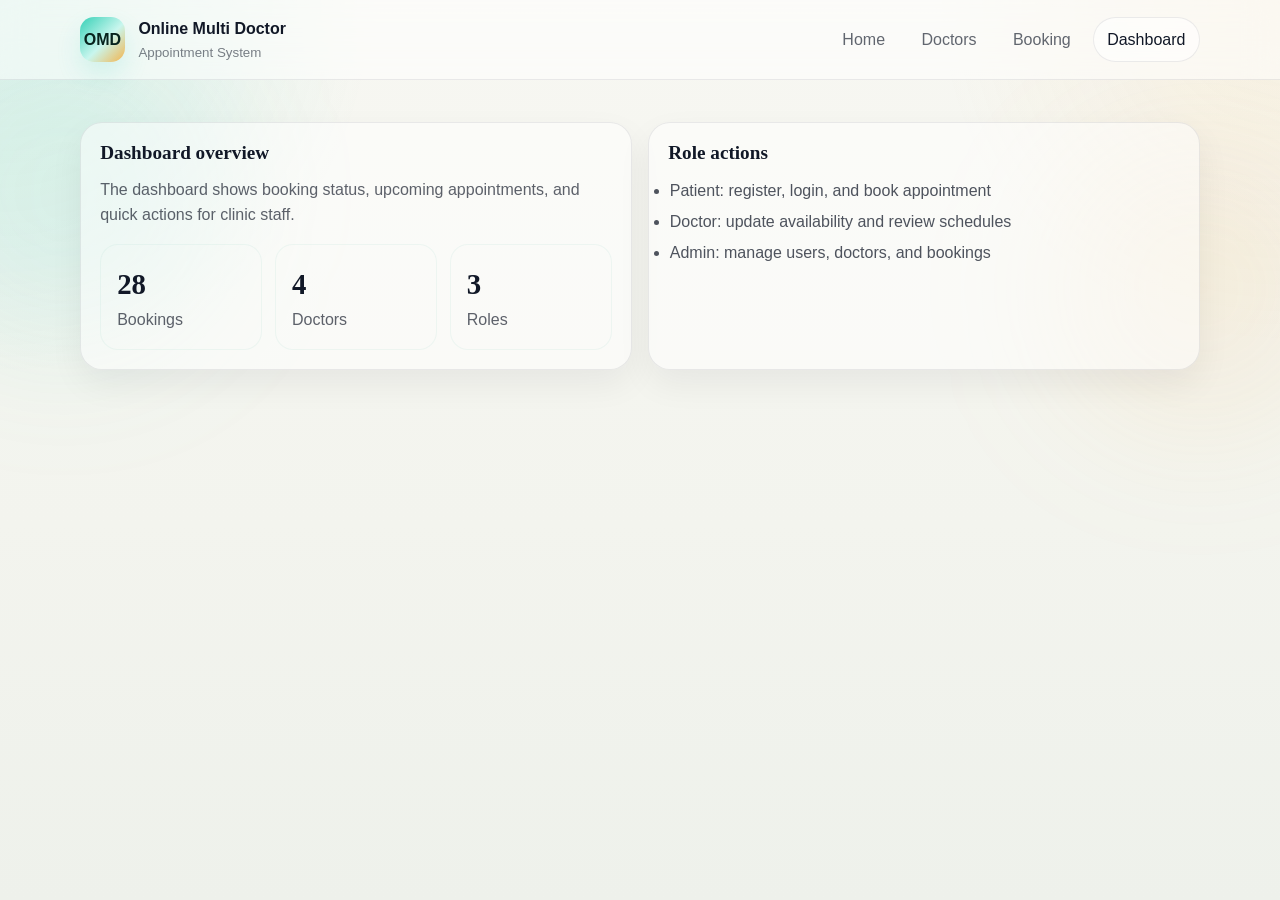
==== dashboard.html @ 1496ee86 "Add files via upload The dome for our websit" ====
<!DOCTYPE html>
<html lang="en">
<head>
  <meta charset="UTF-8" />
  <meta name="viewport" content="width=device-width, initial-scale=1.0" />
  <title>Dashboard - Online Multi Doctor Appointment System</title>
  <link rel="stylesheet" href="styles.css" />
</head>
<body class="page-bg">
  <div class="page-glow page-glow-a"></div>
  <div class="page-glow page-glow-b"></div>

  <header class="site-header content-header">
    <div class="wrap header-inner">
      <a class="brand" href="index.html"><span class="brand-mark">OMD</span><span>Online Multi Doctor<small>Appointment System</small></span></a>
      <nav class="nav">
        <a href="index.html">Home</a><a href="doctors.html">Doctors</a><a href="booking.html">Booking</a><a class="active" href="dashboard.html">Dashboard</a>
      </nav>
    </div>
  </header>

  <main class="wrap page-main">
    <section class="grid-2 page-grid">
      <article class="card glass-card">
        <h3>Dashboard overview</h3>
        <p>The dashboard shows booking status, upcoming appointments, and quick actions for clinic staff.</p>
        <div class="stats" style="margin-top:1rem">
          <div class="stat"><strong>28</strong><span class="muted">Bookings</span></div>
          <div class="stat"><strong>4</strong><span class="muted">Doctors</span></div>
          <div class="stat"><strong>3</strong><span class="muted">Roles</span></div>
        </div>
      </article>

      <article class="card glass-card">
        <h3>Role actions</h3>
        <ul class="list">
          <li>Patient: register, login, and book appointment</li>
          <li>Doctor: update availability and review schedules</li>
          <li>Admin: manage users, doctors, and bookings</li>
        </ul>
      </article>
    </section>
  </main>
</body>
</html>
---- styles.css ----
@import url("https://db.onlinewebfonts.com/c/bb5de19d87c09a95216dc6ccd96e37c6?family=Nimbus+Sans+TW01");

:root{
  --bg:#081311;
  --panel:#0f1f1b;
  --panel-2:#122722;
  --line:rgba(167, 216, 205, .16);
  --text:#effaf7;
  --muted:#a7c4bb;
  --accent:#35d0b6;
  --accent-2:#f3b44d;
  --shadow:0 20px 50px rgba(0,0,0,.28);
  --radius:22px;
}

*{box-sizing:border-box}
html{
  scroll-behavior:smooth;
  -webkit-font-smoothing:antialiased;
  -moz-osx-font-smoothing:grayscale;
}
body{
  margin:0;
  color:var(--text);
  font:16px/1.6 "Nimbus Sans TW01", "Helvetica Neue", Helvetica, Arial, sans-serif;
  background:
    radial-gradient(circle at top left, rgba(53,208,182,.14), transparent 24%),
    radial-gradient(circle at top right, rgba(243,180,77,.12), transparent 26%),
    linear-gradient(180deg, #05100e, #081311 34%, #050b0a);
}
a{color:inherit;text-decoration:none}
img{max-width:100%;display:block}
code,pre{font-family:"Cascadia Mono","Consolas",monospace}

@keyframes fade-up{
  from{opacity:0; transform:translateY(24px); filter:blur(6px)}
  to{opacity:1; transform:translateY(0); filter:blur(0)}
}
@keyframes fade-down{
  from{opacity:0; transform:translateY(-16px)}
  to{opacity:1; transform:translateY(0)}
}
@keyframes hero-rise{
  from{opacity:0; transform:translateY(64px) scale(.97)}
  to{opacity:1; transform:translateY(0) scale(1)}
}
.animate-fade-up{animation:fade-up .9s cubic-bezier(.22,1,.36,1) both}
.animate-fade-down{animation:fade-down .7s cubic-bezier(.22,1,.36,1) both}
.animate-hero-rise{animation:hero-rise 1.1s cubic-bezier(.22,1,.36,1) both}
.delay-1{animation-delay:100ms}
.delay-2{animation-delay:220ms}
.delay-3{animation-delay:340ms}
.delay-4{animation-delay:460ms}
@media (prefers-reduced-motion: reduce){
  .animate-fade-up,
  .animate-fade-down,
  .animate-hero-rise{animation:none !important}
}

.wrap{width:min(1120px, calc(100% - 2rem)); margin:0 auto}
.landing-page{
  background:#f4f5ef;
  color:#111827;
}
.landing-page .wrap{width:min(1280px, calc(100% - 2rem))}
.page-bg{
  position:relative;
  min-height:100svh;
  overflow:hidden;
  background:
    radial-gradient(circle at top left, rgba(53,208,182,.12), transparent 24%),
    radial-gradient(circle at top right, rgba(243,180,77,.10), transparent 22%),
    linear-gradient(180deg, #f7f7f2 0%, #f3f4ee 58%, #eef1eb 100%);
  color:#111827;
}
.page-glow{
  position:absolute;
  border-radius:50%;
  filter:blur(70px);
  pointer-events:none;
}
.page-glow-a{
  width:20rem;
  height:20rem;
  left:-6rem;
  top:2rem;
  background:rgba(53,208,182,.10);
}
.page-glow-b{
  width:18rem;
  height:18rem;
  right:-4rem;
  top:9rem;
  background:rgba(243,180,77,.10);
}

.site-header{
  position:sticky; top:0; z-index:10;
  backdrop-filter: blur(16px);
  background: rgba(6, 14, 12, .76);
  border-bottom:1px solid var(--line);
}
.hero-header{
  position:fixed;
  top:0;
  left:0;
  right:0;
  z-index:30;
  background:transparent;
  border-bottom:0;
  pointer-events:none;
}
.content-header{
  position:relative;
  z-index:10;
  background:rgba(255,255,255,.52);
  border-bottom:1px solid rgba(17,24,39,.08);
}
.content-header .nav a{
  color:rgba(17,24,39,.66);
}
.content-header .nav a:hover,
.content-header .nav a.active{
  color:#111827;
  background:rgba(255,255,255,.55);
  border-color:rgba(17,24,39,.08);
}
.content-header .brand{
  color:#111827;
}
.content-header .brand small{
  color:rgba(17,24,39,.55);
}
.header-inner{
  display:flex; align-items:center; justify-content:space-between; gap:1rem;
  padding:1rem 0;
}
.hero-header-inner{
  padding-top:1rem;
}
.brand{
  display:flex; align-items:center; gap:.85rem; font-weight:700;
}
.brand-light{color:#111827; pointer-events:auto}
.brand-icon{
  width:1.35rem; height:1.35rem;
  flex:0 0 auto;
}
.brand-mark{
  width:2.8rem; height:2.8rem; border-radius:14px;
  display:grid; place-items:center;
  color:#07231d; background:linear-gradient(135deg,var(--accent),#c9f6ee 55%,var(--accent-2));
  box-shadow:0 12px 24px rgba(53,208,182,.16);
}
.brand small{display:block;color:var(--muted);font-weight:500}
.brand-light small{color:rgba(17,24,39,.6)}
.nav{
  display:flex; flex-wrap:wrap; gap:.45rem;
}
.nav a{
  padding:.56rem .85rem;
  border-radius:999px;
  color:var(--muted);
  border:1px solid transparent;
}
.nav a:hover,.nav a.active{
  color:var(--text);
  background:rgba(255,255,255,.04);
  border-color:var(--line);
}
.nav-light{pointer-events:auto}
.nav-light a{
  color:rgba(17,24,39,.68);
  border-color:transparent;
}
.nav-light a:hover,.nav-light a.active{
  color:#111827;
  background:rgba(255,255,255,.45);
  border-color:rgba(17,24,39,.08);
}
.nav-cta{
  pointer-events:auto;
  display:inline-flex;
  align-items:center;
  justify-content:center;
  padding:.68rem 1rem;
  border-radius:999px;
  background:#111827;
  color:#fff;
  font-size:.93rem;
  font-weight:600;
}

.landing-shell{
  min-height:100svh;
  position:relative;
  overflow:hidden;
}
.hero-stage{
  position:relative;
  min-height:100svh;
  overflow:hidden;
  background:
    radial-gradient(circle at 20% 18%, rgba(255,255,255,.88), transparent 28%),
    radial-gradient(circle at 80% 20%, rgba(255,255,255,.54), transparent 20%),
    linear-gradient(180deg, #f8f8f4 0%, #f6f5ef 54%, #eef1eb 100%);
  display:flex;
  flex-direction:column;
}
.hero-backdrop{
  position:absolute;
  inset:0;
  background:
    linear-gradient(180deg, rgba(244,245,239,.78), rgba(244,245,239,.26) 25%, rgba(244,245,239,.04) 58%, rgba(244,245,239,.68)),
    radial-gradient(circle at top left, rgba(72,126,255,.08), transparent 28%),
    radial-gradient(circle at top right, rgba(243,180,77,.08), transparent 22%);
}
.hero-glow{
  position:absolute;
  border-radius:50%;
  filter:blur(70px);
  pointer-events:none;
}
.hero-glow-a{
  width:24rem;
  height:24rem;
  left:-6rem;
  top:6rem;
  background:rgba(132,204,22,.12);
}
.hero-glow-b{
  width:22rem;
  height:22rem;
  right:-4rem;
  top:10rem;
  background:rgba(14,165,233,.10);
}
.hero-layout{
  position:relative;
  z-index:2;
  padding-top:7rem;
  display:grid;
  gap:1.5rem;
  justify-items:center;
  text-align:center;
  flex:1;
}
.hero-copy{
  width:min(720px,100%);
  color:#111827;
}
.eyebrow{
  margin:0 0 .7rem;
  text-transform:uppercase;
  letter-spacing:.18em;
  font-size:.78rem;
  color:var(--muted);
}
.hero-title{
  display:grid;
  gap:.15rem;
  font-size:clamp(2.5rem, 5.6vw, 5.25rem);
  font-weight:400;
  line-height:1.02;
  letter-spacing:-.04em;
  color:#111827;
}
.hero-title span{display:block}
.search-pill{
  margin:1.15rem auto 0;
  width:min(520px,100%);
  display:flex;
  align-items:center;
  gap:.75rem;
  padding:.55rem .55rem .55rem 1.1rem;
  border-radius:999px;
  background:rgba(255,255,255,.62);
  backdrop-filter:blur(16px);
  box-shadow:0 10px 30px rgba(15,23,42,.08);
  border:1px solid rgba(17,24,39,.08);
}
.search-pill input{
  flex:1;
  min-width:0;
  border:0;
  outline:none;
  background:transparent;
  font:inherit;
  color:#111827;
}
.search-pill input::placeholder{color:rgba(17,24,39,.45)}
.search-pill button{
  width:2.45rem;
  height:2.45rem;
  border-radius:999px;
  border:0;
  background:#111827;
  color:#fff;
  font-size:1.05rem;
  cursor:pointer;
}
.hero-desc{
  width:min(520px,100%);
  margin:1rem auto 0;
  color:rgba(17,24,39,.68);
  font-size:1rem;
}
.hero-actions{
  margin-top:1.15rem;
  display:flex;
  justify-content:center;
  flex-wrap:wrap;
  gap:.75rem;
}
.btn-dark,.btn-light{
  display:inline-flex;
  align-items:center;
  justify-content:center;
  min-height:2.8rem;
  padding:.78rem 1.35rem;
  border-radius:999px;
  font-weight:600;
  transition:transform .18s ease, box-shadow .18s ease, background .18s ease;
}
.btn-dark{
  background:#111827;
  color:#fff;
  box-shadow:0 12px 24px rgba(17,24,39,.12);
}
.btn-light{
  background:rgba(255,255,255,.52);
  color:#111827;
  border:1px solid rgba(17,24,39,.08);
}
.btn-dark:hover,.btn-light:hover,.nav-cta:hover,.search-pill button:hover{
  transform:translateY(-1px);
}
.hero-badges{
  display:flex;
  gap:1rem;
  flex-wrap:wrap;
  justify-content:center;
}
.pill-card{
  width:min(260px,100%);
  padding:1rem 1.05rem;
  text-align:left;
  border-radius:24px;
  background:rgba(255,255,255,.52);
  backdrop-filter:blur(14px);
  border:1px solid rgba(17,24,39,.08);
  box-shadow:0 10px 30px rgba(15,23,42,.06);
}
.pill-label{
  display:inline-flex;
  padding:.28rem .65rem;
  border-radius:999px;
  background:rgba(17,24,39,.06);
  color:rgba(17,24,39,.74);
  font-size:.74rem;
  text-transform:uppercase;
  letter-spacing:.14em;
}
.pill-card strong{
  display:block;
  margin-top:.75rem;
  font-size:1.04rem;
  color:#111827;
}
.pill-card p{
  margin:.45rem 0 0;
  color:rgba(17,24,39,.65);
  font-size:.95rem;
}
.dashboard-stage{
  position:relative;
  z-index:2;
  width:min(72rem, 100%);
  margin:0 auto;
  padding:0 0 1.5rem;
  transform:translateY(2rem);
}
.dashboard-shell{
  border-radius:1.5rem 1.5rem 0 0;
  overflow:hidden;
  background:#1a1a1c;
  color:#fff;
  box-shadow:0 -20px 80px rgba(0,0,0,.22);
  border:1px solid rgba(255,255,255,.08);
}
.dashboard-titlebar{
  display:flex;
  align-items:center;
  gap:1rem;
  padding:.75rem 1rem;
  background:#242427;
  border-bottom:1px solid rgba(255,255,255,.06);
}
.traffic-lights{
  display:flex;
  gap:.35rem;
  flex:0 0 auto;
}
.traffic-lights span{
  width:.6rem;
  height:.6rem;
  border-radius:999px;
  display:block;
}
.traffic-lights span:nth-child(1){background:#ff5f57}
.traffic-lights span:nth-child(2){background:#febc2e}
.traffic-lights span:nth-child(3){background:#28c840}
.browser-url{
  flex:1;
  text-align:center;
  background:#1a1a1c;
  color:rgba(255,255,255,.55);
  border-radius:.45rem;
  padding:.35rem .8rem;
  font-size:.7rem;
}
.browser-icons{
  display:flex;
  gap:.35rem;
  color:rgba(255,255,255,.35);
}
.dashboard-body{
  display:grid;
  grid-template-columns: 0.78fr 2.22fr;
}
.dashboard-sidebar{
  padding:1rem .9rem;
  background:#1f1f22;
  border-right:1px solid rgba(255,255,255,.05);
}
.sidebar-brand{
  display:flex;
  align-items:center;
  gap:.65rem;
  margin-bottom:1rem;
}
.workspace-badge{
  width:2rem;
  height:2rem;
  border-radius:.55rem;
  display:grid;
  place-items:center;
  font-weight:700;
  background:#e8553f;
  color:#fff;
}
.sidebar-brand strong{display:block;font-size:.78rem}
.sidebar-brand small{display:block;color:rgba(255,255,255,.45);font-size:.67rem}
.sidebar-links{
  display:grid;
  gap:.6rem;
  color:rgba(255,255,255,.54);
  font-size:.7rem;
}
.sidebar-list{
  display:grid;
  gap:.8rem;
  margin-top:1rem;
}
.sidebar-list div{
  padding:.75rem;
  border-radius:.7rem;
  background:rgba(255,255,255,.03);
  border:1px solid rgba(255,255,255,.05);
}
.sidebar-list strong{font-size:.74rem}
.sidebar-list p{
  margin:.25rem 0 0;
  color:rgba(255,255,255,.4);
  font-size:.68rem;
}
.dashboard-main{
  padding:1rem;
  background:#19191b;
}
.dashboard-head{
  display:flex;
  justify-content:space-between;
  align-items:center;
  gap:1rem;
}
.dashboard-head strong{font-size:1rem}
.dashboard-head p{
  margin:.2rem 0 0;
  color:rgba(255,255,255,.45);
  font-size:.72rem;
}
.dash-button{
  display:inline-flex;
  align-items:center;
  justify-content:center;
  padding:.55rem .85rem;
  border-radius:999px;
  background:#fff;
  color:#111827;
  font-size:.72rem;
  font-weight:600;
}
.stats-grid{
  margin-top:1rem;
  display:grid;
  grid-template-columns:repeat(4,1fr);
  gap:.5rem;
  border-radius:1rem;
  overflow:hidden;
  background:rgba(255,255,255,.03);
  border:1px solid rgba(255,255,255,.05);
}
.stats-grid div{
  padding:.9rem .8rem;
  border-right:1px solid rgba(255,255,255,.05);
}
.stats-grid div:last-child{border-right:0}
.stats-grid span{
  display:block;
  font-size:1.05rem;
  color:#fff;
  font-weight:600;
}
.stats-grid small{
  display:block;
  margin-top:.15rem;
  color:rgba(255,255,255,.35);
  font-size:.62rem;
  text-transform:uppercase;
  letter-spacing:.12em;
}
.cards-grid{
  margin-top:.7rem;
  display:grid;
  grid-template-columns:repeat(3,1fr);
  gap:.55rem;
}
.cards-grid article{
  padding:.85rem;
  border-radius:.75rem;
  background:rgba(255,255,255,.03);
  border:1px solid rgba(255,255,255,.05);
}
.cards-grid strong{display:block;font-size:.75rem}
.cards-grid p{
  margin:.3rem 0 0;
  color:rgba(255,255,255,.4);
  font-size:.68rem;
}
.inbox-table{
  margin-top:.7rem;
  border-radius:.8rem;
  overflow:hidden;
  border:1px solid rgba(255,255,255,.05);
  background:rgba(255,255,255,.02);
}
.inbox-row{
  display:grid;
  grid-template-columns:1.4fr 1fr .8fr;
  gap:.5rem;
  padding:.75rem .85rem;
  border-bottom:1px solid rgba(255,255,255,.05);
  font-size:.72rem;
}
.inbox-row:last-child{border-bottom:0}
.inbox-head{
  color:rgba(255,255,255,.32);
  text-transform:uppercase;
  letter-spacing:.08em;
  font-size:.6rem;
}
.status-draft{color:#febc2e}
.status-live{color:#28c840}

main{padding:2rem 0 3.5rem}
.page-main{
  position:relative;
  z-index:1;
  padding-top:1.6rem;
  padding-bottom:3rem;
}
.page-hero{
  padding:1.7rem 1.8rem;
  border-radius:1.5rem;
  background:rgba(255,255,255,.56);
  backdrop-filter:blur(16px);
  border:1px solid rgba(17,24,39,.08);
  box-shadow:0 20px 60px rgba(15,23,42,.06);
}
.page-hero h2{
  font-size:clamp(1.8rem, 3.3vw, 3.1rem);
  letter-spacing:-.03em;
}
.page-hero p{
  color:rgba(17,24,39,.67);
}
.page-grid{
  margin-top:1rem;
}
.hero,.page-head,.card,.panel,.codebox,.form-card{
  background:linear-gradient(180deg, rgba(18,39,34,.95), rgba(12,25,22,.96));
  border:1px solid var(--line);
  box-shadow:var(--shadow);
}
.hero,.card,.panel,.codebox,.form-card{border-radius:var(--radius)}
.hero{
  padding:2rem;
  display:grid;
  grid-template-columns:1.3fr .9fr;
  gap:1.25rem;
  align-items:start;
}
h1,h2,h3{margin:0; line-height:1.12; font-family:Georgia,"Times New Roman",serif}
h1{font-size:clamp(2.3rem, 5vw, 4.8rem); max-width:11ch}
h2{font-size:clamp(1.6rem, 3vw, 2.5rem)}
h3{font-size:1.2rem}
p{margin:.85rem 0 0; color:#d4e6e0}
.lede{max-width:62ch; font-size:1.03rem}

.actions{display:flex; flex-wrap:wrap; gap:.75rem; margin-top:1.3rem}
.btn{
  display:inline-flex; align-items:center; justify-content:center;
  min-height:2.9rem; padding:.75rem 1.1rem;
  border-radius:999px; font-weight:700;
  border:1px solid var(--line);
}
.btn.primary{
  color:#06221b;
  background:linear-gradient(135deg,var(--accent),#d3f7f1 55%,var(--accent-2));
}
.btn.secondary{background:rgba(255,255,255,.03)}
.btn:hover{transform:translateY(-1px)}

.hero-spot{
  padding:1.15rem;
  border-radius:20px;
  background:linear-gradient(180deg, rgba(7,18,16,.72), rgba(7,18,16,.95));
  border:1px solid rgba(243,180,77,.2);
}
.hero-spot ul{margin:1rem 0 0; padding-left:1.1rem; color:#d8ebe5}
.stats{
  display:grid; grid-template-columns:repeat(3,1fr); gap:.8rem; margin-top:1.1rem;
}
.stat{
  padding:1rem; border-radius:18px;
  background:rgba(255,255,255,.03); border:1px solid var(--line);
}
.stat strong{display:block; font-size:1.8rem; font-family:Georgia,serif}

.section{margin-top:1.5rem}
.page-head{padding:1.4rem 1.5rem; margin-bottom:1rem}

.grid-2{display:grid; grid-template-columns:repeat(2,1fr); gap:1rem}
.grid-3{display:grid; grid-template-columns:repeat(3,1fr); gap:1rem}
.card,.panel,.codebox,.form-card{padding:1.2rem}
.card{min-height:100%}
.glass-card{
  background:rgba(255,255,255,.5);
  color:#111827;
  border:1px solid rgba(17,24,39,.08);
  box-shadow:0 14px 34px rgba(15,23,42,.06);
}
.glass-card p,
.glass-card .muted{
  color:rgba(17,24,39,.68);
}
.glass-card .pill{
  background:rgba(17,24,39,.05);
  color:#111827;
  border-color:rgba(17,24,39,.08);
}
.glass-card .list li,
.glass-card .doctor p,
.glass-card .card p,
.glass-card .panel p{
  color:rgba(17,24,39,.74);
}
.muted{color:var(--muted)}

.pill{
  display:inline-flex; padding:.35rem .72rem; border-radius:999px;
  background:rgba(255,255,255,.04); border:1px solid var(--line);
  color:#dcebe7; font-size:.82rem;
}
.pill.good{color:#b8f2df}
.pill.warn{color:#ffe08a}

.list{margin:.9rem 0 0; padding-left:.1rem; color:#d9ebe5}
.list li{margin:.35rem 0}

.doctor{
  display:flex; flex-direction:column; gap:.6rem;
}
.doctor-top{display:flex; align-items:flex-start; justify-content:space-between; gap:.8rem}
.meta{display:flex; flex-wrap:wrap; gap:.45rem; margin-top:.2rem}

.timeline{
  display:grid; gap:.8rem; margin-top:.9rem;
}
.step{
  display:grid; grid-template-columns:3rem 1fr; gap:.85rem;
  padding:1rem; border-radius:18px;
  background:rgba(255,255,255,.03); border:1px solid var(--line);
}
.step span{
  width:3rem; height:3rem; border-radius:14px;
  display:grid; place-items:center; font-weight:800;
  color:#06221b; background:linear-gradient(135deg,var(--accent),#d7f8f2 55%,var(--accent-2));
}

.nav-tabs{display:flex; flex-wrap:wrap; gap:.5rem; margin-top:1rem}
.nav-tabs a{
  padding:.62rem .95rem; border-radius:999px;
  border:1px solid var(--line); background:rgba(255,255,255,.03);
}

pre{
  margin:0; overflow:auto; padding:1rem 1.1rem;
  background:#06100e; color:#dff1ea; border-radius:16px;
  border:1px solid rgba(167,216,205,.14);
}
table{width:100%; border-collapse:collapse; margin-top:.8rem}
th,td{padding:.75rem; border-bottom:1px solid rgba(167,216,205,.12); text-align:left}
th{color:#cbe3dc; font-weight:700}

form{display:grid; gap:.9rem}
.field{display:grid; gap:.45rem}
input,select,textarea{
  width:100%; color:var(--text); font:inherit;
  padding:.85rem .95rem; border-radius:14px;
  border:1px solid rgba(167,216,205,.16); background:rgba(255,255,255,.03);
}
textarea{min-height:120px; resize:vertical}

.footer{
  padding:1.7rem 0 2.4rem; text-align:center; color:var(--muted);
}

@media (max-width: 900px){
  .hero,.grid-2,.grid-3{grid-template-columns:1fr}
  .header-inner{flex-direction:column; align-items:flex-start}
  .hero-layout{padding-top:6.5rem}
  .dashboard-body{grid-template-columns:1fr}
  .dashboard-sidebar{border-right:0;border-bottom:1px solid rgba(255,255,255,.05)}
  .cards-grid,.stats-grid{grid-template-columns:1fr 1fr}
  .inbox-row{grid-template-columns:1.2fr 1fr .8fr}
}

@media (max-width: 640px){
  .nav-light{display:none}
  .hero-layout{padding-top:5.8rem}
  .hero-title{font-size:clamp(2.2rem, 11vw, 3.8rem)}
  .search-pill,.hero-desc{width:100%}
  .dashboard-stage{transform:none;padding-bottom:1rem}
  .cards-grid,.stats-grid{grid-template-columns:1fr}
  .stats-grid div{border-right:0;border-bottom:1px solid rgba(255,255,255,.05)}
  .stats-grid div:last-child{border-bottom:0}
  .inbox-row{grid-template-columns:1fr}
}

/* Home page redesign */
.home-page{
  background:#f4f5ef;
  color:#111827;
}

.home-hero{
  position:relative;
  min-height:100svh;
  overflow:hidden;
  display:flex;
  flex-direction:column;
  background-size:cover;
  background-position:center;
  background-repeat:no-repeat;
}

.home-hero__veil{
  position:absolute;
  inset:0;
  background:
    linear-gradient(180deg, rgba(246,247,241,.88) 0%, rgba(246,247,241,.54) 28%, rgba(246,247,241,.10) 60%, rgba(246,247,241,.74) 100%),
    radial-gradient(circle at top left, rgba(255,255,255,.42), transparent 28%),
    radial-gradient(circle at top right, rgba(255,255,255,.26), transparent 22%);
}

.home-nav{
  position:relative;
  z-index:20;
  width:100%;
  padding:1rem 0;
}

.home-nav__inner{
  display:flex;
  align-items:center;
  justify-content:space-between;
  gap:1rem;
}

.home-brand{
  display:inline-flex;
  align-items:center;
  gap:.8rem;
  color:#111827;
  font-weight:700;
}

.home-brand__icon{
  width:1.35rem;
  height:1.35rem;
  flex:0 0 auto;
}

.home-brand small{
  display:block;
  color:rgba(17,24,39,.56);
  font-weight:500;
}

.home-nav__links{
  display:flex;
  align-items:center;
  justify-content:center;
  gap:.35rem;
  padding:.34rem;
  border-radius:999px;
  background:rgba(255,255,255,.56);
  backdrop-filter:blur(14px);
  border:1px solid rgba(17,24,39,.08);
}

.home-nav__links a{
  padding:.55rem .9rem;
  border-radius:999px;
  color:rgba(17,24,39,.66);
  font-size:.92rem;
  font-weight:600;
}

.home-nav__links a:hover,
.home-nav__links a.active{
  color:#111827;
  background:rgba(17,24,39,.05);
}

.home-nav__cta{
  display:inline-flex;
  align-items:center;
  justify-content:center;
  padding:.72rem 1rem;
  border-radius:999px;
  background:#111827;
  color:#fff;
  font-size:.93rem;
  font-weight:600;
  box-shadow:0 12px 24px rgba(17,24,39,.12);
}

.home-hero__content{
  position:relative;
  z-index:10;
  flex:1;
  display:flex;
  flex-direction:column;
  align-items:center;
  justify-content:flex-start;
  text-align:center;
}

.home-hero__spacer{
  flex:1 1 auto;
  min-height:1.25rem;
}

.home-hero__spacer--top{
  min-height:1rem;
}

.home-hero__spacer--middle{
  min-height:1.3rem;
}

.home-hero__spacer--bottom{
  min-height:0;
}

.home-copy{
  width:min(720px, 100%);
  margin-top:0.4rem;
  color:#111827;
}

.home-title{
  margin:0;
  display:grid;
  gap:.08rem;
  font-size:clamp(2.5rem, 5.7vw, 5.1rem);
  font-weight:400;
  letter-spacing:-.04em;
  line-height:1.03;
  color:#111827;
}

.home-title span{
  display:block;
}

.home-search{
  margin:1.15rem auto 0;
  width:min(520px,100%);
  display:flex;
  align-items:center;
  gap:.75rem;
  padding:.55rem .55rem .55rem 1.1rem;
  border-radius:999px;
  background:rgba(255,255,255,.60);
  backdrop-filter:blur(16px);
  box-shadow:0 10px 30px rgba(15,23,42,.08);
  border:1px solid rgba(17,24,39,.08);
}

.home-search input{
  flex:1;
  min-width:0;
  border:0;
  outline:none;
  background:transparent;
  font:inherit;
  color:#111827;
  padding:.35rem 0;
}

.home-search input::placeholder{
  color:rgba(17,24,39,.45);
}

.home-search button{
  width:2.45rem;
  height:2.45rem;
  border-radius:999px;
  border:0;
  background:#111827;
  color:#fff;
  font-weight:700;
  cursor:pointer;
}

.home-desc{
  width:min(520px,100%);
  margin:1rem auto 0;
  color:rgba(17,24,39,.68);
  font-size:1rem;
}

.home-actions{
  margin-top:1.15rem;
  display:flex;
  justify-content:center;
  flex-wrap:wrap;
  gap:.75rem;
}

.home-btn{
  display:inline-flex;
  align-items:center;
  justify-content:center;
  min-height:2.8rem;
  padding:.78rem 1.35rem;
  border-radius:999px;
  font-weight:600;
  transition:transform .18s ease, box-shadow .18s ease, background .18s ease;
}

.home-btn--dark{
  background:#111827;
  color:#fff;
  box-shadow:0 12px 24px rgba(17,24,39,.12);
}

.home-btn--light{
  background:rgba(255,255,255,.54);
  color:#111827;
  border:1px solid rgba(17,24,39,.08);
}

.home-btn:hover,
.home-nav__cta:hover,
.home-search button:hover{
  transform:translateY(-1px);
}

.home-dashboard{
  position:relative;
  z-index:10;
  width:min(72rem, calc(100% - 2rem));
  margin:0 auto;
  padding:0 0 1.25rem;
}

.home-dashboard__window{
  border-radius:1.5rem 1.5rem 0 0;
  overflow:hidden;
  background:#1a1a1c;
  color:#fff;
  box-shadow:0 -20px 80px rgba(0,0,0,.22);
  border:1px solid rgba(255,255,255,.08);
}

.home-dashboard__bar{
  display:flex;
  align-items:center;
  gap:1rem;
  padding:.75rem 1rem;
  background:#242427;
  border-bottom:1px solid rgba(255,255,255,.06);
}

.home-dots{
  display:flex;
  gap:.35rem;
}

.home-dots span{
  width:.6rem;
  height:.6rem;
  border-radius:999px;
  display:block;
}

.home-dots span:nth-child(1){background:#ff5f57}
.home-dots span:nth-child(2){background:#febc2e}
.home-dots span:nth-child(3){background:#28c840}

.home-url{
  flex:1;
  text-align:center;
  background:#1a1a1c;
  color:rgba(255,255,255,.58);
  border-radius:.45rem;
  padding:.35rem .8rem;
  font-size:.7rem;
}

.home-bar-icons{
  display:flex;
  gap:.35rem;
  color:rgba(255,255,255,.35);
}

.home-dashboard__body{
  display:grid;
  grid-template-columns:.82fr 2.18fr;
}

.home-sidebar{
  padding:1rem .9rem;
  background:#1f1f22;
  border-right:1px solid rgba(255,255,255,.05);
}

.home-sidebar__brand{
  display:flex;
  align-items:center;
  gap:.65rem;
  margin-bottom:1rem;
}

.home-workspace-badge{
  width:2rem;
  height:2rem;
  border-radius:.55rem;
  display:grid;
  place-items:center;
  font-weight:700;
  background:#e8553f;
  color:#fff;
}

.home-sidebar__brand strong{
  display:block;
  font-size:.78rem;
}

.home-sidebar__brand small{
  display:block;
  color:rgba(255,255,255,.45);
  font-size:.67rem;
}

.home-sidebar__nav{
  display:grid;
  gap:.6rem;
  color:rgba(255,255,255,.54);
  font-size:.7rem;
}

.home-sidebar__cards{
  display:grid;
  gap:.8rem;
  margin-top:1rem;
}

.home-sidebar__cards div{
  padding:.75rem;
  border-radius:.7rem;
  background:rgba(255,255,255,.03);
  border:1px solid rgba(255,255,255,.05);
}

.home-sidebar__cards strong{
  font-size:.74rem;
}

.home-sidebar__cards p{
  margin:.25rem 0 0;
  color:rgba(255,255,255,.4);
  font-size:.68rem;
}

.home-main{
  padding:1rem;
  background:#19191b;
}

.home-main__head{
  display:flex;
  justify-content:space-between;
  align-items:center;
  gap:1rem;
}

.home-main__head strong{
  font-size:1rem;
}

.home-main__head p{
  margin:.2rem 0 0;
  color:rgba(255,255,255,.45);
  font-size:.72rem;
}

.home-main__button{
  display:inline-flex;
  align-items:center;
  justify-content:center;
  padding:.55rem .85rem;
  border-radius:999px;
  background:#fff;
  color:#111827;
  font-size:.72rem;
  font-weight:600;
}

.home-stats{
  margin-top:1rem;
  display:grid;
  grid-template-columns:repeat(4,1fr);
  gap:.5rem;
  border-radius:1rem;
  overflow:hidden;
  background:rgba(255,255,255,.03);
  border:1px solid rgba(255,255,255,.05);
}

.home-stats div{
  padding:.9rem .8rem;
  border-right:1px solid rgba(255,255,255,.05);
}

.home-stats div:last-child{
  border-right:0;
}

.home-stats span{
  display:block;
  font-size:1.05rem;
  color:#fff;
  font-weight:600;
}

.home-stats small{
  display:block;
  margin-top:.15rem;
  color:rgba(255,255,255,.35);
  font-size:.62rem;
  text-transform:uppercase;
  letter-spacing:.12em;
}

.home-cards{
  margin-top:.7rem;
  display:grid;
  grid-template-columns:repeat(3,1fr);
  gap:.55rem;
}

.home-cards article{
  padding:.85rem;
  border-radius:.75rem;
  background:rgba(255,255,255,.03);
  border:1px solid rgba(255,255,255,.05);
}

.home-cards strong{
  display:block;
  font-size:.75rem;
}

.home-cards p{
  margin:.3rem 0 0;
  color:rgba(255,255,255,.4);
  font-size:.68rem;
}

.home-inbox{
  margin-top:.7rem;
  border-radius:.8rem;
  overflow:hidden;
  border:1px solid rgba(255,255,255,.05);
  background:rgba(255,255,255,.02);
}

.home-inbox__row{
  display:grid;
  grid-template-columns:1.4fr 1fr .8fr;
  gap:.5rem;
  padding:.75rem .85rem;
  border-bottom:1px solid rgba(255,255,255,.05);
  font-size:.72rem;
}

.home-inbox__row:last-child{
  border-bottom:0;
}

.home-inbox__head{
  color:rgba(255,255,255,.32);
  text-transform:uppercase;
  letter-spacing:.08em;
  font-size:.6rem;
}

.home-grass{
  position:absolute;
  left:0;
  bottom:0;
  width:100%;
  z-index:12;
  pointer-events:none;
  user-select:none;
}

@media (max-width: 1024px){
  .home-nav__inner{
    flex-wrap:wrap;
  }

  .home-nav__links{
    order:3;
    width:100%;
    justify-content:center;
  }

  .home-dashboard{
    width:min(84%, calc(100% - 2rem));
  }
}

@media (max-width: 780px){
  .home-copy{
    margin-top:1rem;
  }

  .home-title{
    font-size:clamp(2.25rem, 10vw, 3.8rem);
  }

  .home-search,
  .home-desc{
    width:100%;
  }

  .home-dashboard{
    width:calc(100% - 1rem);
  }

  .home-dashboard__body{
    grid-template-columns:1fr;
  }

  .home-sidebar{
    border-right:0;
    border-bottom:1px solid rgba(255,255,255,.05);
  }

  .home-stats,
  .home-cards{
    grid-template-columns:1fr 1fr;
  }

  .home-inbox__row{
    grid-template-columns:1fr;
  }
}

@media (max-width: 640px){
  .home-nav__links{
    gap:.2rem;
  }

  .home-nav__links a{
    padding:.5rem .7rem;
    font-size:.86rem;
  }

  .home-nav__cta{
    width:100%;
  }

  .home-stats,
  .home-cards{
    grid-template-columns:1fr;
  }

  .home-stats div{
    border-right:0;
    border-bottom:1px solid rgba(255,255,255,.05);
  }

  .home-stats div:last-child{
    border-bottom:0;
  }
}
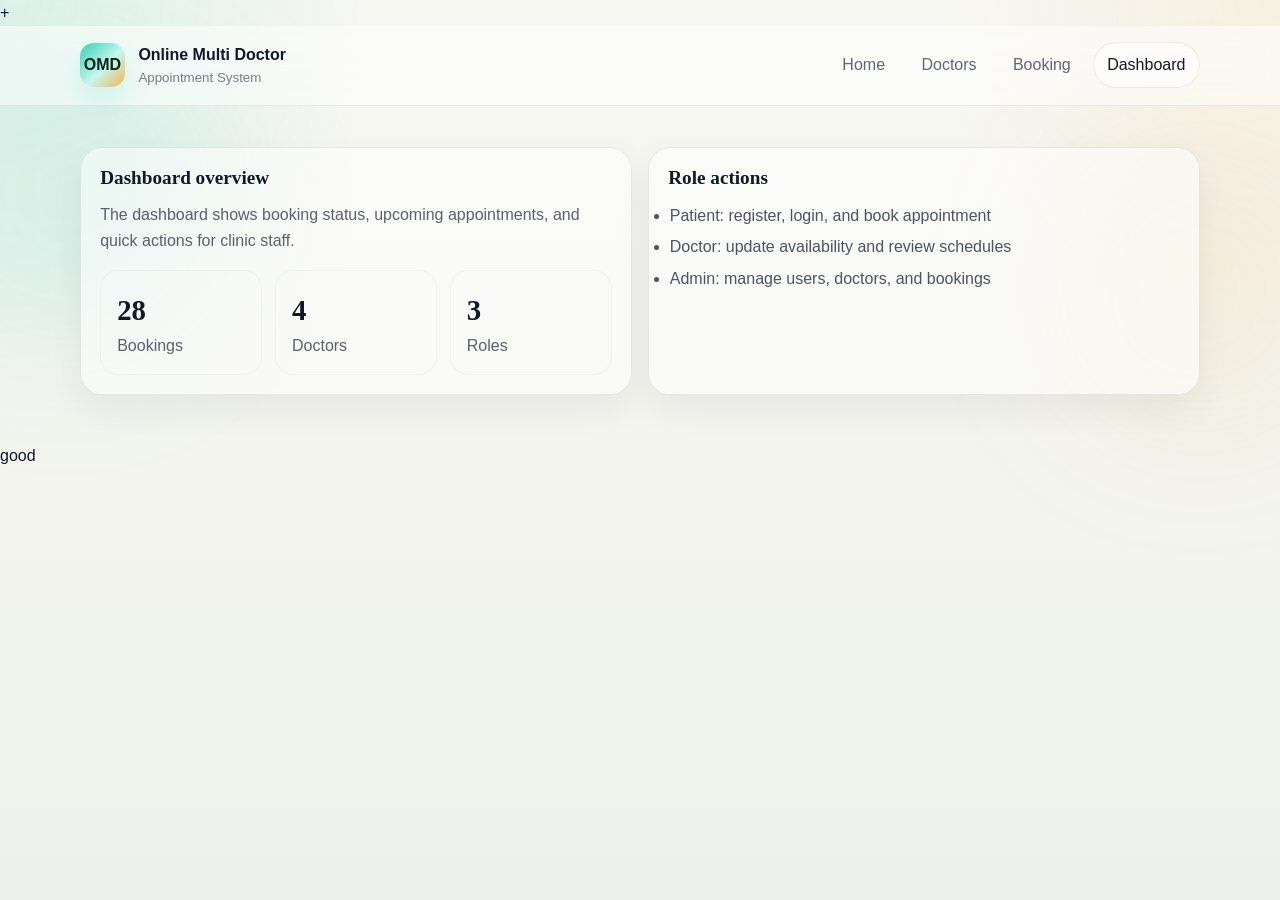
==== commit 957f1a0e: "p97uyu9hu9hu9" ====
--- a/dashboard.html
+++ b/dashboard.html
@@ -1,4 +1,4 @@
-<!DOCTYPE html>
++<!DOCTYPE html>
 <html lang="en">
 <head>
   <meta charset="UTF-8" />
@@ -43,3 +43,4 @@
   </main>
 </body>
 </html>
+good 
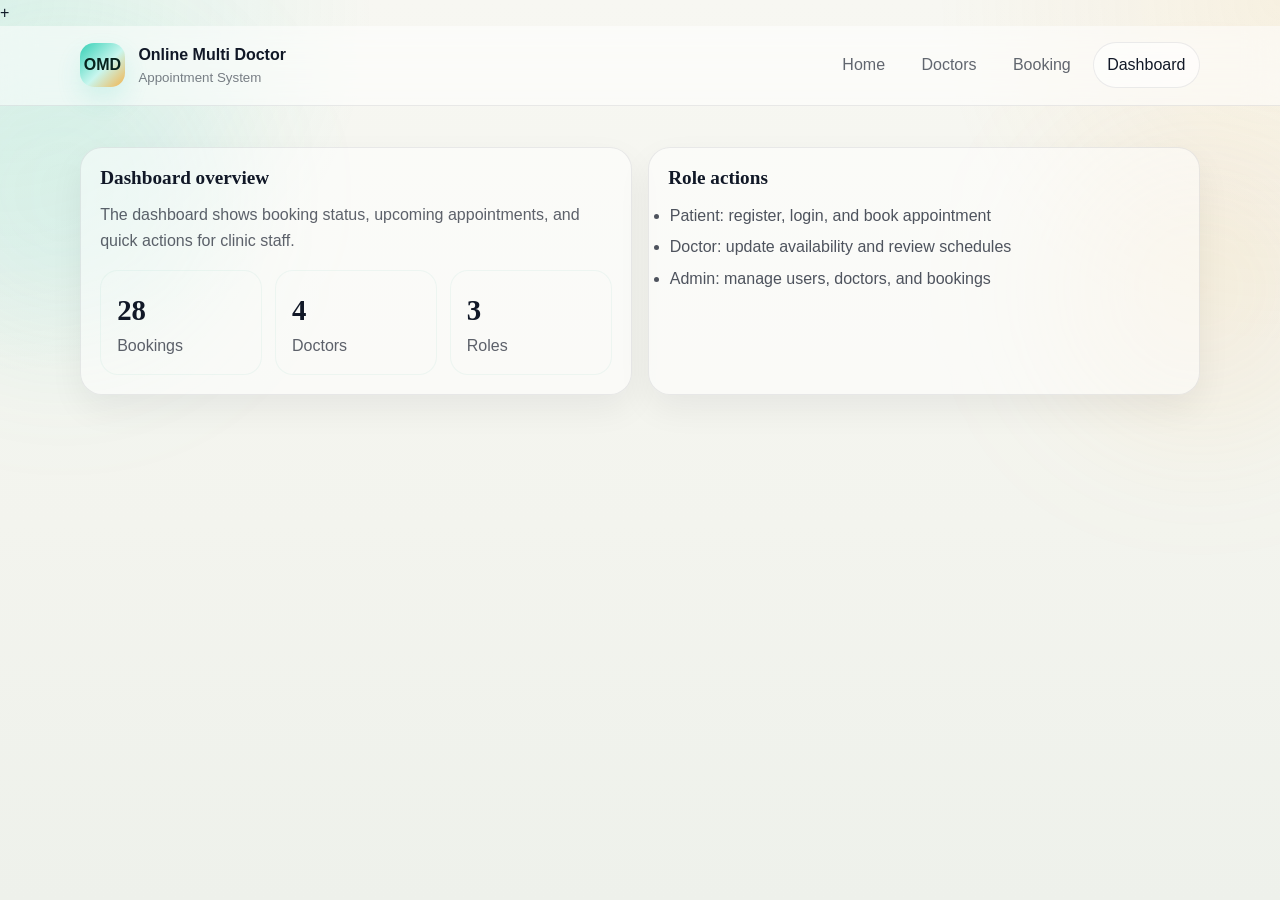
==== commit 612e0fb1: "delete" ====
--- a/dashboard.html
+++ b/dashboard.html
@@ -42,5 +42,4 @@
     </section>
   </main>
 </body>
-</html>
-good +</html>
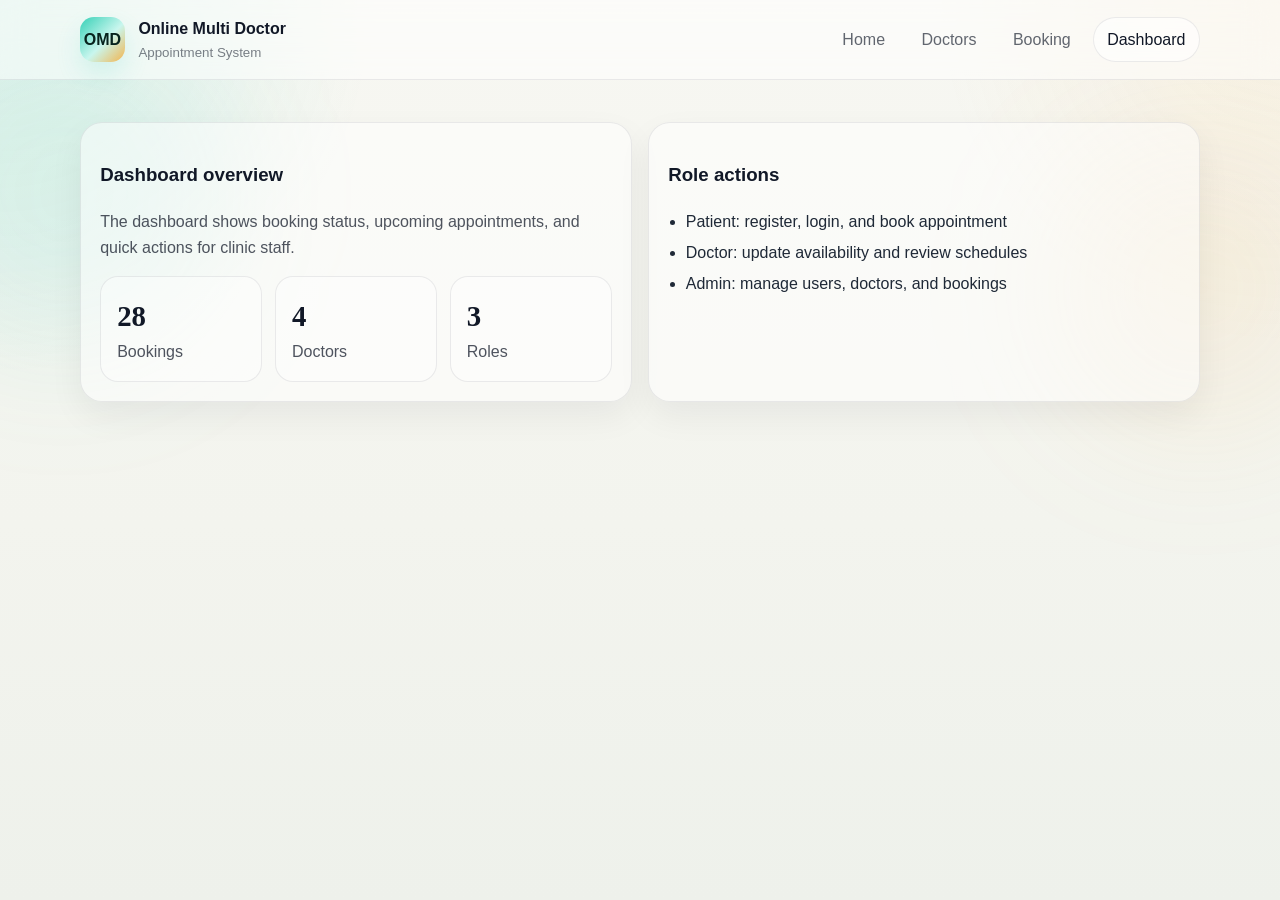
==== commit 360918f3: "big remake form the real man" ====
--- a/dashboard.html
+++ b/dashboard.html
@@ -1,4 +1,4 @@
-+<!DOCTYPE html>
+<!DOCTYPE html>
 <html lang="en">
 <head>
   <meta charset="UTF-8" />
@@ -42,4 +42,4 @@
     </section>
   </main>
 </body>
-</html>+</html>
--- a/styles.css
+++ b/styles.css
@@ -1,1335 +1,4 @@
-@import url("https://db.onlinewebfonts.com/c/bb5de19d87c09a95216dc6ccd96e37c6?family=Nimbus+Sans+TW01");
-
-:root{
-  --bg:#081311;
-  --panel:#0f1f1b;
-  --panel-2:#122722;
-  --line:rgba(167, 216, 205, .16);
-  --text:#effaf7;
-  --muted:#a7c4bb;
-  --accent:#35d0b6;
-  --accent-2:#f3b44d;
-  --shadow:0 20px 50px rgba(0,0,0,.28);
-  --radius:22px;
-}
-
-*{box-sizing:border-box}
-html{
-  scroll-behavior:smooth;
-  -webkit-font-smoothing:antialiased;
-  -moz-osx-font-smoothing:grayscale;
-}
-body{
-  margin:0;
-  color:var(--text);
-  font:16px/1.6 "Nimbus Sans TW01", "Helvetica Neue", Helvetica, Arial, sans-serif;
-  background:
-    radial-gradient(circle at top left, rgba(53,208,182,.14), transparent 24%),
-    radial-gradient(circle at top right, rgba(243,180,77,.12), transparent 26%),
-    linear-gradient(180deg, #05100e, #081311 34%, #050b0a);
-}
-a{color:inherit;text-decoration:none}
-img{max-width:100%;display:block}
-code,pre{font-family:"Cascadia Mono","Consolas",monospace}
-
-@keyframes fade-up{
-  from{opacity:0; transform:translateY(24px); filter:blur(6px)}
-  to{opacity:1; transform:translateY(0); filter:blur(0)}
-}
-@keyframes fade-down{
-  from{opacity:0; transform:translateY(-16px)}
-  to{opacity:1; transform:translateY(0)}
-}
-@keyframes hero-rise{
-  from{opacity:0; transform:translateY(64px) scale(.97)}
-  to{opacity:1; transform:translateY(0) scale(1)}
-}
-.animate-fade-up{animation:fade-up .9s cubic-bezier(.22,1,.36,1) both}
-.animate-fade-down{animation:fade-down .7s cubic-bezier(.22,1,.36,1) both}
-.animate-hero-rise{animation:hero-rise 1.1s cubic-bezier(.22,1,.36,1) both}
-.delay-1{animation-delay:100ms}
-.delay-2{animation-delay:220ms}
-.delay-3{animation-delay:340ms}
-.delay-4{animation-delay:460ms}
-@media (prefers-reduced-motion: reduce){
-  .animate-fade-up,
-  .animate-fade-down,
-  .animate-hero-rise{animation:none !important}
-}
-
-.wrap{width:min(1120px, calc(100% - 2rem)); margin:0 auto}
-.landing-page{
-  background:#f4f5ef;
-  color:#111827;
-}
-.landing-page .wrap{width:min(1280px, calc(100% - 2rem))}
-.page-bg{
-  position:relative;
-  min-height:100svh;
-  overflow:hidden;
-  background:
-    radial-gradient(circle at top left, rgba(53,208,182,.12), transparent 24%),
-    radial-gradient(circle at top right, rgba(243,180,77,.10), transparent 22%),
-    linear-gradient(180deg, #f7f7f2 0%, #f3f4ee 58%, #eef1eb 100%);
-  color:#111827;
-}
-.page-glow{
-  position:absolute;
-  border-radius:50%;
-  filter:blur(70px);
-  pointer-events:none;
-}
-.page-glow-a{
-  width:20rem;
-  height:20rem;
-  left:-6rem;
-  top:2rem;
-  background:rgba(53,208,182,.10);
-}
-.page-glow-b{
-  width:18rem;
-  height:18rem;
-  right:-4rem;
-  top:9rem;
-  background:rgba(243,180,77,.10);
-}
-
-.site-header{
-  position:sticky; top:0; z-index:10;
-  backdrop-filter: blur(16px);
-  background: rgba(6, 14, 12, .76);
-  border-bottom:1px solid var(--line);
-}
-.hero-header{
-  position:fixed;
-  top:0;
-  left:0;
-  right:0;
-  z-index:30;
-  background:transparent;
-  border-bottom:0;
-  pointer-events:none;
-}
-.content-header{
-  position:relative;
-  z-index:10;
-  background:rgba(255,255,255,.52);
-  border-bottom:1px solid rgba(17,24,39,.08);
-}
-.content-header .nav a{
-  color:rgba(17,24,39,.66);
-}
-.content-header .nav a:hover,
-.content-header .nav a.active{
-  color:#111827;
-  background:rgba(255,255,255,.55);
-  border-color:rgba(17,24,39,.08);
-}
-.content-header .brand{
-  color:#111827;
-}
-.content-header .brand small{
-  color:rgba(17,24,39,.55);
-}
-.header-inner{
-  display:flex; align-items:center; justify-content:space-between; gap:1rem;
-  padding:1rem 0;
-}
-.hero-header-inner{
-  padding-top:1rem;
-}
-.brand{
-  display:flex; align-items:center; gap:.85rem; font-weight:700;
-}
-.brand-light{color:#111827; pointer-events:auto}
-.brand-icon{
-  width:1.35rem; height:1.35rem;
-  flex:0 0 auto;
-}
-.brand-mark{
-  width:2.8rem; height:2.8rem; border-radius:14px;
-  display:grid; place-items:center;
-  color:#07231d; background:linear-gradient(135deg,var(--accent),#c9f6ee 55%,var(--accent-2));
-  box-shadow:0 12px 24px rgba(53,208,182,.16);
-}
-.brand small{display:block;color:var(--muted);font-weight:500}
-.brand-light small{color:rgba(17,24,39,.6)}
-.nav{
-  display:flex; flex-wrap:wrap; gap:.45rem;
-}
-.nav a{
-  padding:.56rem .85rem;
-  border-radius:999px;
-  color:var(--muted);
-  border:1px solid transparent;
-}
-.nav a:hover,.nav a.active{
-  color:var(--text);
-  background:rgba(255,255,255,.04);
-  border-color:var(--line);
-}
-.nav-light{pointer-events:auto}
-.nav-light a{
-  color:rgba(17,24,39,.68);
-  border-color:transparent;
-}
-.nav-light a:hover,.nav-light a.active{
-  color:#111827;
-  background:rgba(255,255,255,.45);
-  border-color:rgba(17,24,39,.08);
-}
-.nav-cta{
-  pointer-events:auto;
-  display:inline-flex;
-  align-items:center;
-  justify-content:center;
-  padding:.68rem 1rem;
-  border-radius:999px;
-  background:#111827;
-  color:#fff;
-  font-size:.93rem;
-  font-weight:600;
-}
-
-.landing-shell{
-  min-height:100svh;
-  position:relative;
-  overflow:hidden;
-}
-.hero-stage{
-  position:relative;
-  min-height:100svh;
-  overflow:hidden;
-  background:
-    radial-gradient(circle at 20% 18%, rgba(255,255,255,.88), transparent 28%),
-    radial-gradient(circle at 80% 20%, rgba(255,255,255,.54), transparent 20%),
-    linear-gradient(180deg, #f8f8f4 0%, #f6f5ef 54%, #eef1eb 100%);
-  display:flex;
-  flex-direction:column;
-}
-.hero-backdrop{
-  position:absolute;
-  inset:0;
-  background:
-    linear-gradient(180deg, rgba(244,245,239,.78), rgba(244,245,239,.26) 25%, rgba(244,245,239,.04) 58%, rgba(244,245,239,.68)),
-    radial-gradient(circle at top left, rgba(72,126,255,.08), transparent 28%),
-    radial-gradient(circle at top right, rgba(243,180,77,.08), transparent 22%);
-}
-.hero-glow{
-  position:absolute;
-  border-radius:50%;
-  filter:blur(70px);
-  pointer-events:none;
-}
-.hero-glow-a{
-  width:24rem;
-  height:24rem;
-  left:-6rem;
-  top:6rem;
-  background:rgba(132,204,22,.12);
-}
-.hero-glow-b{
-  width:22rem;
-  height:22rem;
-  right:-4rem;
-  top:10rem;
-  background:rgba(14,165,233,.10);
-}
-.hero-layout{
-  position:relative;
-  z-index:2;
-  padding-top:7rem;
-  display:grid;
-  gap:1.5rem;
-  justify-items:center;
-  text-align:center;
-  flex:1;
-}
-.hero-copy{
-  width:min(720px,100%);
-  color:#111827;
-}
-.eyebrow{
-  margin:0 0 .7rem;
-  text-transform:uppercase;
-  letter-spacing:.18em;
-  font-size:.78rem;
-  color:var(--muted);
-}
-.hero-title{
-  display:grid;
-  gap:.15rem;
-  font-size:clamp(2.5rem, 5.6vw, 5.25rem);
-  font-weight:400;
-  line-height:1.02;
-  letter-spacing:-.04em;
-  color:#111827;
-}
-.hero-title span{display:block}
-.search-pill{
-  margin:1.15rem auto 0;
-  width:min(520px,100%);
-  display:flex;
-  align-items:center;
-  gap:.75rem;
-  padding:.55rem .55rem .55rem 1.1rem;
-  border-radius:999px;
-  background:rgba(255,255,255,.62);
-  backdrop-filter:blur(16px);
-  box-shadow:0 10px 30px rgba(15,23,42,.08);
-  border:1px solid rgba(17,24,39,.08);
-}
-.search-pill input{
-  flex:1;
-  min-width:0;
-  border:0;
-  outline:none;
-  background:transparent;
-  font:inherit;
-  color:#111827;
-}
-.search-pill input::placeholder{color:rgba(17,24,39,.45)}
-.search-pill button{
-  width:2.45rem;
-  height:2.45rem;
-  border-radius:999px;
-  border:0;
-  background:#111827;
-  color:#fff;
-  font-size:1.05rem;
-  cursor:pointer;
-}
-.hero-desc{
-  width:min(520px,100%);
-  margin:1rem auto 0;
-  color:rgba(17,24,39,.68);
-  font-size:1rem;
-}
-.hero-actions{
-  margin-top:1.15rem;
-  display:flex;
-  justify-content:center;
-  flex-wrap:wrap;
-  gap:.75rem;
-}
-.btn-dark,.btn-light{
-  display:inline-flex;
-  align-items:center;
-  justify-content:center;
-  min-height:2.8rem;
-  padding:.78rem 1.35rem;
-  border-radius:999px;
-  font-weight:600;
-  transition:transform .18s ease, box-shadow .18s ease, background .18s ease;
-}
-.btn-dark{
-  background:#111827;
-  color:#fff;
-  box-shadow:0 12px 24px rgba(17,24,39,.12);
-}
-.btn-light{
-  background:rgba(255,255,255,.52);
-  color:#111827;
-  border:1px solid rgba(17,24,39,.08);
-}
-.btn-dark:hover,.btn-light:hover,.nav-cta:hover,.search-pill button:hover{
-  transform:translateY(-1px);
-}
-.hero-badges{
-  display:flex;
-  gap:1rem;
-  flex-wrap:wrap;
-  justify-content:center;
-}
-.pill-card{
-  width:min(260px,100%);
-  padding:1rem 1.05rem;
-  text-align:left;
-  border-radius:24px;
-  background:rgba(255,255,255,.52);
-  backdrop-filter:blur(14px);
-  border:1px solid rgba(17,24,39,.08);
-  box-shadow:0 10px 30px rgba(15,23,42,.06);
-}
-.pill-label{
-  display:inline-flex;
-  padding:.28rem .65rem;
-  border-radius:999px;
-  background:rgba(17,24,39,.06);
-  color:rgba(17,24,39,.74);
-  font-size:.74rem;
-  text-transform:uppercase;
-  letter-spacing:.14em;
-}
-.pill-card strong{
-  display:block;
-  margin-top:.75rem;
-  font-size:1.04rem;
-  color:#111827;
-}
-.pill-card p{
-  margin:.45rem 0 0;
-  color:rgba(17,24,39,.65);
-  font-size:.95rem;
-}
-.dashboard-stage{
-  position:relative;
-  z-index:2;
-  width:min(72rem, 100%);
-  margin:0 auto;
-  padding:0 0 1.5rem;
-  transform:translateY(2rem);
-}
-.dashboard-shell{
-  border-radius:1.5rem 1.5rem 0 0;
-  overflow:hidden;
-  background:#1a1a1c;
-  color:#fff;
-  box-shadow:0 -20px 80px rgba(0,0,0,.22);
-  border:1px solid rgba(255,255,255,.08);
-}
-.dashboard-titlebar{
-  display:flex;
-  align-items:center;
-  gap:1rem;
-  padding:.75rem 1rem;
-  background:#242427;
-  border-bottom:1px solid rgba(255,255,255,.06);
-}
-.traffic-lights{
-  display:flex;
-  gap:.35rem;
-  flex:0 0 auto;
-}
-.traffic-lights span{
-  width:.6rem;
-  height:.6rem;
-  border-radius:999px;
-  display:block;
-}
-.traffic-lights span:nth-child(1){background:#ff5f57}
-.traffic-lights span:nth-child(2){background:#febc2e}
-.traffic-lights span:nth-child(3){background:#28c840}
-.browser-url{
-  flex:1;
-  text-align:center;
-  background:#1a1a1c;
-  color:rgba(255,255,255,.55);
-  border-radius:.45rem;
-  padding:.35rem .8rem;
-  font-size:.7rem;
-}
-.browser-icons{
-  display:flex;
-  gap:.35rem;
-  color:rgba(255,255,255,.35);
-}
-.dashboard-body{
-  display:grid;
-  grid-template-columns: 0.78fr 2.22fr;
-}
-.dashboard-sidebar{
-  padding:1rem .9rem;
-  background:#1f1f22;
-  border-right:1px solid rgba(255,255,255,.05);
-}
-.sidebar-brand{
-  display:flex;
-  align-items:center;
-  gap:.65rem;
-  margin-bottom:1rem;
-}
-.workspace-badge{
-  width:2rem;
-  height:2rem;
-  border-radius:.55rem;
-  display:grid;
-  place-items:center;
-  font-weight:700;
-  background:#e8553f;
-  color:#fff;
-}
-.sidebar-brand strong{display:block;font-size:.78rem}
-.sidebar-brand small{display:block;color:rgba(255,255,255,.45);font-size:.67rem}
-.sidebar-links{
-  display:grid;
-  gap:.6rem;
-  color:rgba(255,255,255,.54);
-  font-size:.7rem;
-}
-.sidebar-list{
-  display:grid;
-  gap:.8rem;
-  margin-top:1rem;
-}
-.sidebar-list div{
-  padding:.75rem;
-  border-radius:.7rem;
-  background:rgba(255,255,255,.03);
-  border:1px solid rgba(255,255,255,.05);
-}
-.sidebar-list strong{font-size:.74rem}
-.sidebar-list p{
-  margin:.25rem 0 0;
-  color:rgba(255,255,255,.4);
-  font-size:.68rem;
-}
-.dashboard-main{
-  padding:1rem;
-  background:#19191b;
-}
-.dashboard-head{
-  display:flex;
-  justify-content:space-between;
-  align-items:center;
-  gap:1rem;
-}
-.dashboard-head strong{font-size:1rem}
-.dashboard-head p{
-  margin:.2rem 0 0;
-  color:rgba(255,255,255,.45);
-  font-size:.72rem;
-}
-.dash-button{
-  display:inline-flex;
-  align-items:center;
-  justify-content:center;
-  padding:.55rem .85rem;
-  border-radius:999px;
-  background:#fff;
-  color:#111827;
-  font-size:.72rem;
-  font-weight:600;
-}
-.stats-grid{
-  margin-top:1rem;
-  display:grid;
-  grid-template-columns:repeat(4,1fr);
-  gap:.5rem;
-  border-radius:1rem;
-  overflow:hidden;
-  background:rgba(255,255,255,.03);
-  border:1px solid rgba(255,255,255,.05);
-}
-.stats-grid div{
-  padding:.9rem .8rem;
-  border-right:1px solid rgba(255,255,255,.05);
-}
-.stats-grid div:last-child{border-right:0}
-.stats-grid span{
-  display:block;
-  font-size:1.05rem;
-  color:#fff;
-  font-weight:600;
-}
-.stats-grid small{
-  display:block;
-  margin-top:.15rem;
-  color:rgba(255,255,255,.35);
-  font-size:.62rem;
-  text-transform:uppercase;
-  letter-spacing:.12em;
-}
-.cards-grid{
-  margin-top:.7rem;
-  display:grid;
-  grid-template-columns:repeat(3,1fr);
-  gap:.55rem;
-}
-.cards-grid article{
-  padding:.85rem;
-  border-radius:.75rem;
-  background:rgba(255,255,255,.03);
-  border:1px solid rgba(255,255,255,.05);
-}
-.cards-grid strong{display:block;font-size:.75rem}
-.cards-grid p{
-  margin:.3rem 0 0;
-  color:rgba(255,255,255,.4);
-  font-size:.68rem;
-}
-.inbox-table{
-  margin-top:.7rem;
-  border-radius:.8rem;
-  overflow:hidden;
-  border:1px solid rgba(255,255,255,.05);
-  background:rgba(255,255,255,.02);
-}
-.inbox-row{
-  display:grid;
-  grid-template-columns:1.4fr 1fr .8fr;
-  gap:.5rem;
-  padding:.75rem .85rem;
-  border-bottom:1px solid rgba(255,255,255,.05);
-  font-size:.72rem;
-}
-.inbox-row:last-child{border-bottom:0}
-.inbox-head{
-  color:rgba(255,255,255,.32);
-  text-transform:uppercase;
-  letter-spacing:.08em;
-  font-size:.6rem;
-}
-.status-draft{color:#febc2e}
-.status-live{color:#28c840}
-
-main{padding:2rem 0 3.5rem}
-.page-main{
-  position:relative;
-  z-index:1;
-  padding-top:1.6rem;
-  padding-bottom:3rem;
-}
-.page-hero{
-  padding:1.7rem 1.8rem;
-  border-radius:1.5rem;
-  background:rgba(255,255,255,.56);
-  backdrop-filter:blur(16px);
-  border:1px solid rgba(17,24,39,.08);
-  box-shadow:0 20px 60px rgba(15,23,42,.06);
-}
-.page-hero h2{
-  font-size:clamp(1.8rem, 3.3vw, 3.1rem);
-  letter-spacing:-.03em;
-}
-.page-hero p{
-  color:rgba(17,24,39,.67);
-}
-.page-grid{
-  margin-top:1rem;
-}
-.hero,.page-head,.card,.panel,.codebox,.form-card{
-  background:linear-gradient(180deg, rgba(18,39,34,.95), rgba(12,25,22,.96));
-  border:1px solid var(--line);
-  box-shadow:var(--shadow);
-}
-.hero,.card,.panel,.codebox,.form-card{border-radius:var(--radius)}
-.hero{
-  padding:2rem;
-  display:grid;
-  grid-template-columns:1.3fr .9fr;
-  gap:1.25rem;
-  align-items:start;
-}
-h1,h2,h3{margin:0; line-height:1.12; font-family:Georgia,"Times New Roman",serif}
-h1{font-size:clamp(2.3rem, 5vw, 4.8rem); max-width:11ch}
-h2{font-size:clamp(1.6rem, 3vw, 2.5rem)}
-h3{font-size:1.2rem}
-p{margin:.85rem 0 0; color:#d4e6e0}
-.lede{max-width:62ch; font-size:1.03rem}
-
-.actions{display:flex; flex-wrap:wrap; gap:.75rem; margin-top:1.3rem}
-.btn{
-  display:inline-flex; align-items:center; justify-content:center;
-  min-height:2.9rem; padding:.75rem 1.1rem;
-  border-radius:999px; font-weight:700;
-  border:1px solid var(--line);
-}
-.btn.primary{
-  color:#06221b;
-  background:linear-gradient(135deg,var(--accent),#d3f7f1 55%,var(--accent-2));
-}
-.btn.secondary{background:rgba(255,255,255,.03)}
-.btn:hover{transform:translateY(-1px)}
-
-.hero-spot{
-  padding:1.15rem;
-  border-radius:20px;
-  background:linear-gradient(180deg, rgba(7,18,16,.72), rgba(7,18,16,.95));
-  border:1px solid rgba(243,180,77,.2);
-}
-.hero-spot ul{margin:1rem 0 0; padding-left:1.1rem; color:#d8ebe5}
-.stats{
-  display:grid; grid-template-columns:repeat(3,1fr); gap:.8rem; margin-top:1.1rem;
-}
-.stat{
-  padding:1rem; border-radius:18px;
-  background:rgba(255,255,255,.03); border:1px solid var(--line);
-}
-.stat strong{display:block; font-size:1.8rem; font-family:Georgia,serif}
-
-.section{margin-top:1.5rem}
-.page-head{padding:1.4rem 1.5rem; margin-bottom:1rem}
-
-.grid-2{display:grid; grid-template-columns:repeat(2,1fr); gap:1rem}
-.grid-3{display:grid; grid-template-columns:repeat(3,1fr); gap:1rem}
-.card,.panel,.codebox,.form-card{padding:1.2rem}
-.card{min-height:100%}
-.glass-card{
-  background:rgba(255,255,255,.5);
-  color:#111827;
-  border:1px solid rgba(17,24,39,.08);
-  box-shadow:0 14px 34px rgba(15,23,42,.06);
-}
-.glass-card p,
-.glass-card .muted{
-  color:rgba(17,24,39,.68);
-}
-.glass-card .pill{
-  background:rgba(17,24,39,.05);
-  color:#111827;
-  border-color:rgba(17,24,39,.08);
-}
-.glass-card .list li,
-.glass-card .doctor p,
-.glass-card .card p,
-.glass-card .panel p{
-  color:rgba(17,24,39,.74);
-}
-.muted{color:var(--muted)}
-
-.pill{
-  display:inline-flex; padding:.35rem .72rem; border-radius:999px;
-  background:rgba(255,255,255,.04); border:1px solid var(--line);
-  color:#dcebe7; font-size:.82rem;
-}
-.pill.good{color:#b8f2df}
-.pill.warn{color:#ffe08a}
-
-.list{margin:.9rem 0 0; padding-left:.1rem; color:#d9ebe5}
-.list li{margin:.35rem 0}
-
-.doctor{
-  display:flex; flex-direction:column; gap:.6rem;
-}
-.doctor-top{display:flex; align-items:flex-start; justify-content:space-between; gap:.8rem}
-.meta{display:flex; flex-wrap:wrap; gap:.45rem; margin-top:.2rem}
-
-.timeline{
-  display:grid; gap:.8rem; margin-top:.9rem;
-}
-.step{
-  display:grid; grid-template-columns:3rem 1fr; gap:.85rem;
-  padding:1rem; border-radius:18px;
-  background:rgba(255,255,255,.03); border:1px solid var(--line);
-}
-.step span{
-  width:3rem; height:3rem; border-radius:14px;
-  display:grid; place-items:center; font-weight:800;
-  color:#06221b; background:linear-gradient(135deg,var(--accent),#d7f8f2 55%,var(--accent-2));
-}
-
-.nav-tabs{display:flex; flex-wrap:wrap; gap:.5rem; margin-top:1rem}
-.nav-tabs a{
-  padding:.62rem .95rem; border-radius:999px;
-  border:1px solid var(--line); background:rgba(255,255,255,.03);
-}
-
-pre{
-  margin:0; overflow:auto; padding:1rem 1.1rem;
-  background:#06100e; color:#dff1ea; border-radius:16px;
-  border:1px solid rgba(167,216,205,.14);
-}
-table{width:100%; border-collapse:collapse; margin-top:.8rem}
-th,td{padding:.75rem; border-bottom:1px solid rgba(167,216,205,.12); text-align:left}
-th{color:#cbe3dc; font-weight:700}
-
-form{display:grid; gap:.9rem}
-.field{display:grid; gap:.45rem}
-input,select,textarea{
-  width:100%; color:var(--text); font:inherit;
-  padding:.85rem .95rem; border-radius:14px;
-  border:1px solid rgba(167,216,205,.16); background:rgba(255,255,255,.03);
-}
-textarea{min-height:120px; resize:vertical}
-
-.footer{
-  padding:1.7rem 0 2.4rem; text-align:center; color:var(--muted);
-}
-
-@media (max-width: 900px){
-  .hero,.grid-2,.grid-3{grid-template-columns:1fr}
-  .header-inner{flex-direction:column; align-items:flex-start}
-  .hero-layout{padding-top:6.5rem}
-  .dashboard-body{grid-template-columns:1fr}
-  .dashboard-sidebar{border-right:0;border-bottom:1px solid rgba(255,255,255,.05)}
-  .cards-grid,.stats-grid{grid-template-columns:1fr 1fr}
-  .inbox-row{grid-template-columns:1.2fr 1fr .8fr}
-}
-
-@media (max-width: 640px){
-  .nav-light{display:none}
-  .hero-layout{padding-top:5.8rem}
-  .hero-title{font-size:clamp(2.2rem, 11vw, 3.8rem)}
-  .search-pill,.hero-desc{width:100%}
-  .dashboard-stage{transform:none;padding-bottom:1rem}
-  .cards-grid,.stats-grid{grid-template-columns:1fr}
-  .stats-grid div{border-right:0;border-bottom:1px solid rgba(255,255,255,.05)}
-  .stats-grid div:last-child{border-bottom:0}
-  .inbox-row{grid-template-columns:1fr}
-}
-
-/* Home page redesign */
-.home-page{
-  background:#f4f5ef;
-  color:#111827;
-}
-
-.home-hero{
-  position:relative;
-  min-height:100svh;
-  overflow:hidden;
-  display:flex;
-  flex-direction:column;
-  background-size:cover;
-  background-position:center;
-  background-repeat:no-repeat;
-}
-
-.home-hero__veil{
-  position:absolute;
-  inset:0;
-  background:
-    linear-gradient(180deg, rgba(246,247,241,.88) 0%, rgba(246,247,241,.54) 28%, rgba(246,247,241,.10) 60%, rgba(246,247,241,.74) 100%),
-    radial-gradient(circle at top left, rgba(255,255,255,.42), transparent 28%),
-    radial-gradient(circle at top right, rgba(255,255,255,.26), transparent 22%);
-}
-
-.home-nav{
-  position:relative;
-  z-index:20;
-  width:100%;
-  padding:1rem 0;
-}
-
-.home-nav__inner{
-  display:flex;
-  align-items:center;
-  justify-content:space-between;
-  gap:1rem;
-}
-
-.home-brand{
-  display:inline-flex;
-  align-items:center;
-  gap:.8rem;
-  color:#111827;
-  font-weight:700;
-}
-
-.home-brand__icon{
-  width:1.35rem;
-  height:1.35rem;
-  flex:0 0 auto;
-}
-
-.home-brand small{
-  display:block;
-  color:rgba(17,24,39,.56);
-  font-weight:500;
-}
-
-.home-nav__links{
-  display:flex;
-  align-items:center;
-  justify-content:center;
-  gap:.35rem;
-  padding:.34rem;
-  border-radius:999px;
-  background:rgba(255,255,255,.56);
-  backdrop-filter:blur(14px);
-  border:1px solid rgba(17,24,39,.08);
-}
-
-.home-nav__links a{
-  padding:.55rem .9rem;
-  border-radius:999px;
-  color:rgba(17,24,39,.66);
-  font-size:.92rem;
-  font-weight:600;
-}
-
-.home-nav__links a:hover,
-.home-nav__links a.active{
-  color:#111827;
-  background:rgba(17,24,39,.05);
-}
-
-.home-nav__cta{
-  display:inline-flex;
-  align-items:center;
-  justify-content:center;
-  padding:.72rem 1rem;
-  border-radius:999px;
-  background:#111827;
-  color:#fff;
-  font-size:.93rem;
-  font-weight:600;
-  box-shadow:0 12px 24px rgba(17,24,39,.12);
-}
-
-.home-hero__content{
-  position:relative;
-  z-index:10;
-  flex:1;
-  display:flex;
-  flex-direction:column;
-  align-items:center;
-  justify-content:flex-start;
-  text-align:center;
-}
-
-.home-hero__spacer{
-  flex:1 1 auto;
-  min-height:1.25rem;
-}
-
-.home-hero__spacer--top{
-  min-height:1rem;
-}
-
-.home-hero__spacer--middle{
-  min-height:1.3rem;
-}
-
-.home-hero__spacer--bottom{
-  min-height:0;
-}
-
-.home-copy{
-  width:min(720px, 100%);
-  margin-top:0.4rem;
-  color:#111827;
-}
-
-.home-title{
-  margin:0;
-  display:grid;
-  gap:.08rem;
-  font-size:clamp(2.5rem, 5.7vw, 5.1rem);
-  font-weight:400;
-  letter-spacing:-.04em;
-  line-height:1.03;
-  color:#111827;
-}
-
-.home-title span{
-  display:block;
-}
-
-.home-search{
-  margin:1.15rem auto 0;
-  width:min(520px,100%);
-  display:flex;
-  align-items:center;
-  gap:.75rem;
-  padding:.55rem .55rem .55rem 1.1rem;
-  border-radius:999px;
-  background:rgba(255,255,255,.60);
-  backdrop-filter:blur(16px);
-  box-shadow:0 10px 30px rgba(15,23,42,.08);
-  border:1px solid rgba(17,24,39,.08);
-}
-
-.home-search input{
-  flex:1;
-  min-width:0;
-  border:0;
-  outline:none;
-  background:transparent;
-  font:inherit;
-  color:#111827;
-  padding:.35rem 0;
-}
-
-.home-search input::placeholder{
-  color:rgba(17,24,39,.45);
-}
-
-.home-search button{
-  width:2.45rem;
-  height:2.45rem;
-  border-radius:999px;
-  border:0;
-  background:#111827;
-  color:#fff;
-  font-weight:700;
-  cursor:pointer;
-}
-
-.home-desc{
-  width:min(520px,100%);
-  margin:1rem auto 0;
-  color:rgba(17,24,39,.68);
-  font-size:1rem;
-}
-
-.home-actions{
-  margin-top:1.15rem;
-  display:flex;
-  justify-content:center;
-  flex-wrap:wrap;
-  gap:.75rem;
-}
-
-.home-btn{
-  display:inline-flex;
-  align-items:center;
-  justify-content:center;
-  min-height:2.8rem;
-  padding:.78rem 1.35rem;
-  border-radius:999px;
-  font-weight:600;
-  transition:transform .18s ease, box-shadow .18s ease, background .18s ease;
-}
-
-.home-btn--dark{
-  background:#111827;
-  color:#fff;
-  box-shadow:0 12px 24px rgba(17,24,39,.12);
-}
-
-.home-btn--light{
-  background:rgba(255,255,255,.54);
-  color:#111827;
-  border:1px solid rgba(17,24,39,.08);
-}
-
-.home-btn:hover,
-.home-nav__cta:hover,
-.home-search button:hover{
-  transform:translateY(-1px);
-}
-
-.home-dashboard{
-  position:relative;
-  z-index:10;
-  width:min(72rem, calc(100% - 2rem));
-  margin:0 auto;
-  padding:0 0 1.25rem;
-}
-
-.home-dashboard__window{
-  border-radius:1.5rem 1.5rem 0 0;
-  overflow:hidden;
-  background:#1a1a1c;
-  color:#fff;
-  box-shadow:0 -20px 80px rgba(0,0,0,.22);
-  border:1px solid rgba(255,255,255,.08);
-}
-
-.home-dashboard__bar{
-  display:flex;
-  align-items:center;
-  gap:1rem;
-  padding:.75rem 1rem;
-  background:#242427;
-  border-bottom:1px solid rgba(255,255,255,.06);
-}
-
-.home-dots{
-  display:flex;
-  gap:.35rem;
-}
-
-.home-dots span{
-  width:.6rem;
-  height:.6rem;
-  border-radius:999px;
-  display:block;
-}
-
-.home-dots span:nth-child(1){background:#ff5f57}
-.home-dots span:nth-child(2){background:#febc2e}
-.home-dots span:nth-child(3){background:#28c840}
-
-.home-url{
-  flex:1;
-  text-align:center;
-  background:#1a1a1c;
-  color:rgba(255,255,255,.58);
-  border-radius:.45rem;
-  padding:.35rem .8rem;
-  font-size:.7rem;
-}
-
-.home-bar-icons{
-  display:flex;
-  gap:.35rem;
-  color:rgba(255,255,255,.35);
-}
-
-.home-dashboard__body{
-  display:grid;
-  grid-template-columns:.82fr 2.18fr;
-}
-
-.home-sidebar{
-  padding:1rem .9rem;
-  background:#1f1f22;
-  border-right:1px solid rgba(255,255,255,.05);
-}
-
-.home-sidebar__brand{
-  display:flex;
-  align-items:center;
-  gap:.65rem;
-  margin-bottom:1rem;
-}
-
-.home-workspace-badge{
-  width:2rem;
-  height:2rem;
-  border-radius:.55rem;
-  display:grid;
-  place-items:center;
-  font-weight:700;
-  background:#e8553f;
-  color:#fff;
-}
-
-.home-sidebar__brand strong{
-  display:block;
-  font-size:.78rem;
-}
-
-.home-sidebar__brand small{
-  display:block;
-  color:rgba(255,255,255,.45);
-  font-size:.67rem;
-}
-
-.home-sidebar__nav{
-  display:grid;
-  gap:.6rem;
-  color:rgba(255,255,255,.54);
-  font-size:.7rem;
-}
-
-.home-sidebar__cards{
-  display:grid;
-  gap:.8rem;
-  margin-top:1rem;
-}
-
-.home-sidebar__cards div{
-  padding:.75rem;
-  border-radius:.7rem;
-  background:rgba(255,255,255,.03);
-  border:1px solid rgba(255,255,255,.05);
-}
-
-.home-sidebar__cards strong{
-  font-size:.74rem;
-}
-
-.home-sidebar__cards p{
-  margin:.25rem 0 0;
-  color:rgba(255,255,255,.4);
-  font-size:.68rem;
-}
-
-.home-main{
-  padding:1rem;
-  background:#19191b;
-}
-
-.home-main__head{
-  display:flex;
-  justify-content:space-between;
-  align-items:center;
-  gap:1rem;
-}
-
-.home-main__head strong{
-  font-size:1rem;
-}
-
-.home-main__head p{
-  margin:.2rem 0 0;
-  color:rgba(255,255,255,.45);
-  font-size:.72rem;
-}
-
-.home-main__button{
-  display:inline-flex;
-  align-items:center;
-  justify-content:center;
-  padding:.55rem .85rem;
-  border-radius:999px;
-  background:#fff;
-  color:#111827;
-  font-size:.72rem;
-  font-weight:600;
-}
-
-.home-stats{
-  margin-top:1rem;
-  display:grid;
-  grid-template-columns:repeat(4,1fr);
-  gap:.5rem;
-  border-radius:1rem;
-  overflow:hidden;
-  background:rgba(255,255,255,.03);
-  border:1px solid rgba(255,255,255,.05);
-}
-
-.home-stats div{
-  padding:.9rem .8rem;
-  border-right:1px solid rgba(255,255,255,.05);
-}
-
-.home-stats div:last-child{
-  border-right:0;
-}
-
-.home-stats span{
-  display:block;
-  font-size:1.05rem;
-  color:#fff;
-  font-weight:600;
-}
-
-.home-stats small{
-  display:block;
-  margin-top:.15rem;
-  color:rgba(255,255,255,.35);
-  font-size:.62rem;
-  text-transform:uppercase;
-  letter-spacing:.12em;
-}
-
-.home-cards{
-  margin-top:.7rem;
-  display:grid;
-  grid-template-columns:repeat(3,1fr);
-  gap:.55rem;
-}
-
-.home-cards article{
-  padding:.85rem;
-  border-radius:.75rem;
-  background:rgba(255,255,255,.03);
-  border:1px solid rgba(255,255,255,.05);
-}
-
-.home-cards strong{
-  display:block;
-  font-size:.75rem;
-}
-
-.home-cards p{
-  margin:.3rem 0 0;
-  color:rgba(255,255,255,.4);
-  font-size:.68rem;
-}
-
-.home-inbox{
-  margin-top:.7rem;
-  border-radius:.8rem;
-  overflow:hidden;
-  border:1px solid rgba(255,255,255,.05);
-  background:rgba(255,255,255,.02);
-}
-
-.home-inbox__row{
-  display:grid;
-  grid-template-columns:1.4fr 1fr .8fr;
-  gap:.5rem;
-  padding:.75rem .85rem;
-  border-bottom:1px solid rgba(255,255,255,.05);
-  font-size:.72rem;
-}
-
-.home-inbox__row:last-child{
-  border-bottom:0;
-}
-
-.home-inbox__head{
-  color:rgba(255,255,255,.32);
-  text-transform:uppercase;
-  letter-spacing:.08em;
-  font-size:.6rem;
-}
-
-.home-grass{
-  position:absolute;
-  left:0;
-  bottom:0;
-  width:100%;
-  z-index:12;
-  pointer-events:none;
-  user-select:none;
-}
-
-@media (max-width: 1024px){
-  .home-nav__inner{
-    flex-wrap:wrap;
-  }
-
-  .home-nav__links{
-    order:3;
-    width:100%;
-    justify-content:center;
-  }
-
-  .home-dashboard{
-    width:min(84%, calc(100% - 2rem));
-  }
-}
-
-@media (max-width: 780px){
-  .home-copy{
-    margin-top:1rem;
-  }
-
-  .home-title{
-    font-size:clamp(2.25rem, 10vw, 3.8rem);
-  }
-
-  .home-search,
-  .home-desc{
-    width:100%;
-  }
-
-  .home-dashboard{
-    width:calc(100% - 1rem);
-  }
-
-  .home-dashboard__body{
-    grid-template-columns:1fr;
-  }
-
-  .home-sidebar{
-    border-right:0;
-    border-bottom:1px solid rgba(255,255,255,.05);
-  }
-
-  .home-stats,
-  .home-cards{
-    grid-template-columns:1fr 1fr;
-  }
-
-  .home-inbox__row{
-    grid-template-columns:1fr;
-  }
-}
-
-@media (max-width: 640px){
-  .home-nav__links{
-    gap:.2rem;
-  }
-
-  .home-nav__links a{
-    padding:.5rem .7rem;
-    font-size:.86rem;
-  }
-
-  .home-nav__cta{
-    width:100%;
-  }
-
-  .home-stats,
-  .home-cards{
-    grid-template-columns:1fr;
-  }
-
-  .home-stats div{
-    border-right:0;
-    border-bottom:1px solid rgba(255,255,255,.05);
-  }
-
-  .home-stats div:last-child{
-    border-bottom:0;
-  }
-}
+@import url("./base.css");
+@import url("./animations.css");
+@import url("./content.css");
+@import url("./home.css");
